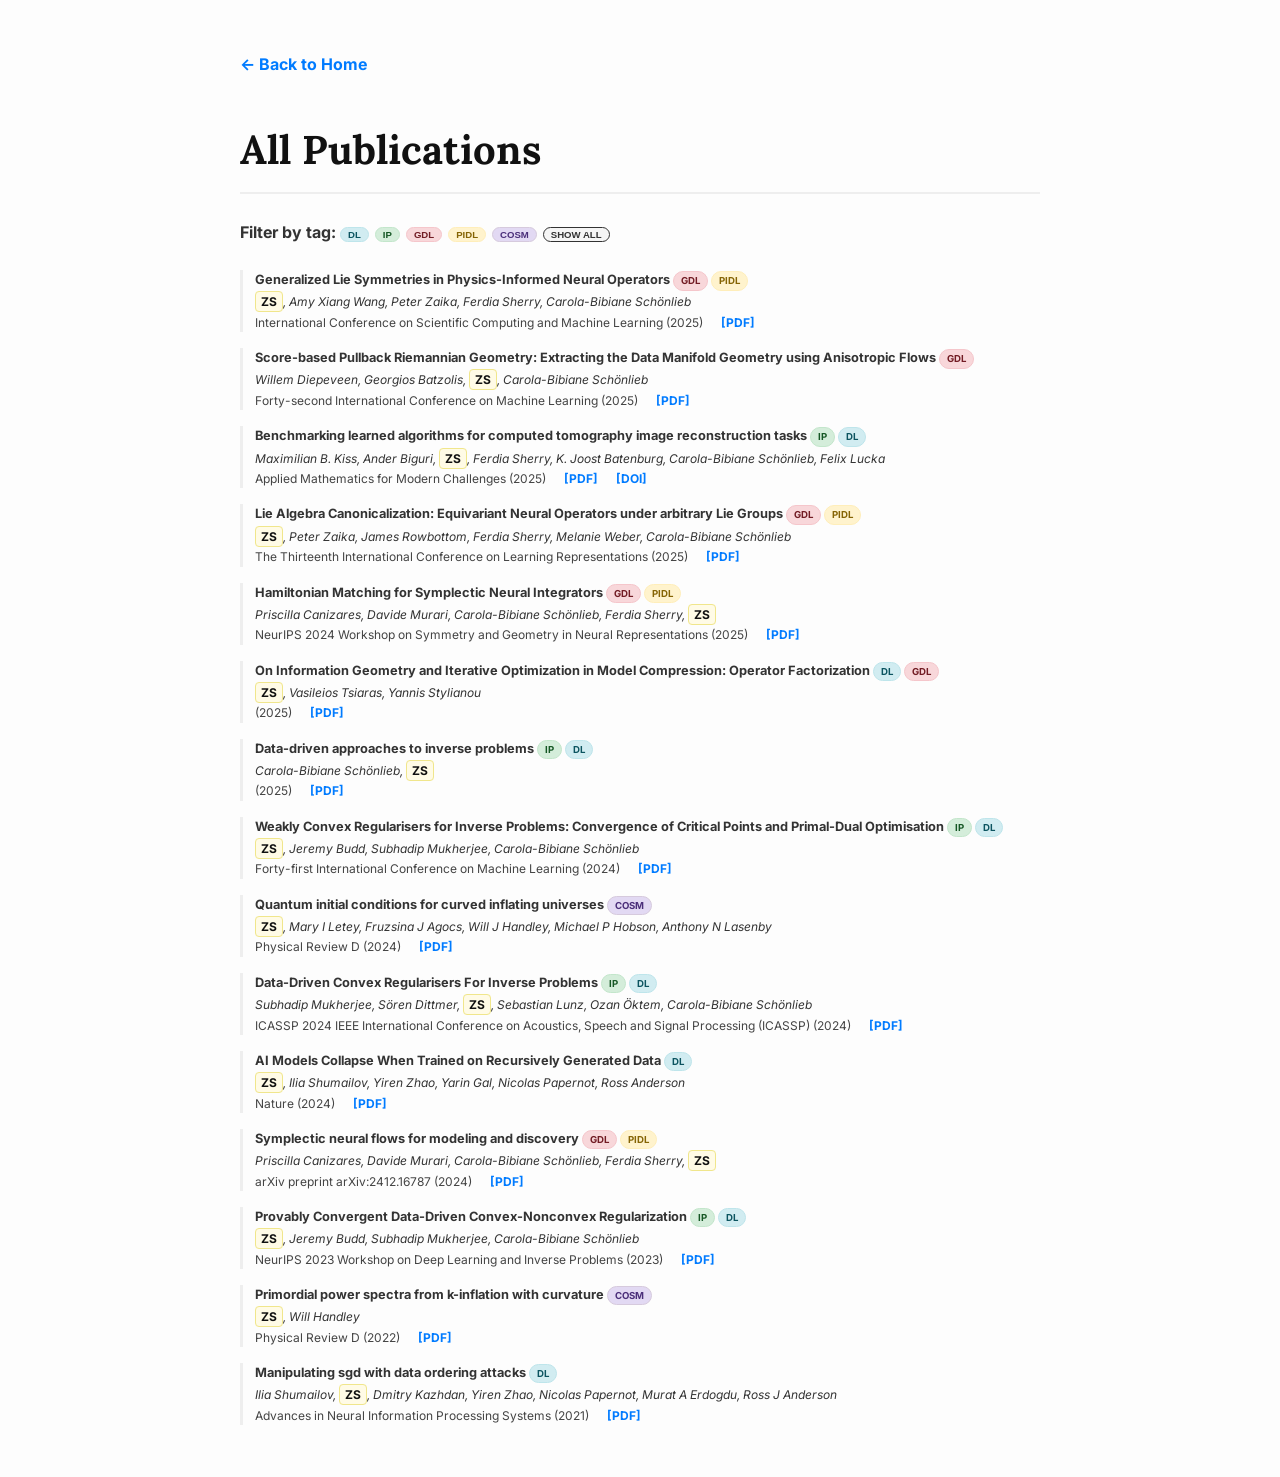
==== publications.html @ 23240714 "Add files via upload" ====
<!DOCTYPE html>
<html lang="en">
<head>
    <meta charset="UTF-8">
    <meta name="viewport" content="width=device-width, initial-scale=1.0">
    <meta name="description" content="A complete list of all publications, articles, and preprints by Zakhar Shumaylov, categorized by research area.">
    <title>All Publications - Zakhar Shumaylov</title>
    <link rel="stylesheet" href="https://cdnjs.cloudflare.com/ajax/libs/font-awesome/6.5.1/css/all.min.css">
    <link href="https://fonts.googleapis.com/css2?family=Inter:wght@400;700&family=Lora:ital,wght@0,400;0,700;1,400&display=swap" rel="stylesheet">

    <style>
        .tag-all {
            background-color: #f5f5f5;
            color: #333;
            border-color: #ccc;
        }
        /* --- Basic Setup --- */
        body {
            font-family: 'Inter', sans-serif;
            line-height: 1.6; /* Slightly reduced line-height */
            color: #333;
            background-color: #fdfdfd;
            margin: 0;
            padding: 20px;
        }
        .container {
            max-width: 800px;
            margin: 2rem auto;
            padding: 0 1rem;
        }

        /* --- Typography & Links --- */
        h1 {
            font-family: 'Lora', serif;
            color: #111;
            border-bottom: 2px solid #eee;
            padding-bottom: 10px;
            margin-top: 2.5rem;
            font-size: 2.5rem;
        }
        a {
            color: #007bff;
            text-decoration: none;
            transition: color 0.2s;
        }
        a:hover {
            color: #0056b3;
        }
        .back-link {
            display: block;
            margin-bottom: 2rem;
            font-weight: bold;
        }

        /* --- Publications Section (Even More Compact Layout) --- */
        .publication {
            margin-bottom: 1rem;
            padding-left: 12px;
            border-left: 3px solid #eee;
            font-size: 0.8rem;
        }
        .pub-title {
            font-weight: bold;
            font-size: 0.8rem;
            margin-bottom: 0.1rem;
        }
        .pub-authors {
            font-style: italic;
            color: #333;
            margin-bottom: 0.1rem;
            font-size: 0.75rem;
        }
        .pub-venue-links {
            display: flex;
            align-items: center;
            gap: 8px;
            margin-bottom: 0.1rem;
        }
        .pub-venue {
            color: #444;
            font-size: 0.75rem;
        }
        .pub-link {
            margin-left: 10px;
            font-size: 0.75rem;
            font-weight: bold;
            text-transform: uppercase;
        }
        .pub-tag {
            display: inline-block;
            padding: 1px 7px;
            font-size: 0.6rem;
            font-weight: bold;
            border-radius: 10px;
            text-transform: uppercase;
            border: 1px solid;
        }
        .tag-dl { background-color: #d1ecf1; color: #0c5460; border-color: #bee5eb; }
        .tag-ip { background-color: #d4edda; color: #155724; border-color: #c3e6cb; }
        .tag-gdl { background-color: #f8d7da; color: #721c24; border-color: #f5c6cb; }
        .tag-pidl { background-color: #fff3cd; color: #856404; border-color: #ffeeba; }
        .tag-cosm { background-color: #e2d9f3; color: #4b2f7a; border-color: #d6cadd; }
        .tag-opt { background-color: #fce4d6; color: #8c4c23; border-color: #f8d4be; }

        /* Added for name highlight */
        .author-highlight {
            font-weight: 700;
            font-style: normal;
            background-color: #fffbe6;
            padding: 2px 5px;
            border-radius: 4px;
            border: 1px solid #f0e68c;
            color: #111;
        }
    </style>
</head>
<body>

    <div class="container">
        <a href="./index.html" class="back-link">&larr; Back to Home</a>
        <h1>All Publications</h1>
        <div id="tag-filter" style="margin-bottom:1.5rem;"></div>
        <div id="publications-list">
            <p>Loading publications...</p>
        </div>
    </div>

    <script>
        document.addEventListener('DOMContentLoaded', () => {
            fetch('publications.bib')
                .then(response => response.text())
                .then(bibtex => {
                    const publications = parseBibtex(bibtex);
                    setupTagFilter(publications);
                    renderPublications(publications);
                })
                .catch(error => {
                    console.error('Error fetching or parsing bib file:', error);
                    document.getElementById('publications-list').innerHTML = '<p>Could not load publications.</p>';
                });
        });
        let currentTag = null;

        function setupTagFilter(publications) {
            const tagSet = new Set();
            publications.forEach(pub => {
                if (pub.keywords) {
                    pub.keywords.split(',').forEach(tag => {
                        tagSet.add(tag.trim().toUpperCase());
                    });
                }
            });
            const allowedTags = ['DL', 'IP', 'GDL', 'PIDL', 'COSM', 'OPT'];
            const tagFilterDiv = document.getElementById('tag-filter');
            tagFilterDiv.innerHTML = '<strong>Filter by tag:</strong> ';
            allowedTags.forEach(tag => {
                if (tagSet.has(tag)) {
                    tagFilterDiv.innerHTML += `<button class="pub-tag tag-${tag.toLowerCase()}" style="cursor:pointer;margin-right:6px;margin-bottom:4px;" onclick="filterByTag('${tag}')">${tag}</button>`;
                }
            });
            tagFilterDiv.innerHTML += `<button class="pub-tag tag-all" style="cursor:pointer;margin-right:6px;margin-bottom:4px;" onclick="filterByTag(null)">Show All</button>`;
        }

        function filterByTag(tag) {
            currentTag = tag;
            fetch('publications.bib')
                .then(response => response.text())
                .then(bibtex => {
                    const publications = parseBibtex(bibtex);
                    renderPublications(publications);
                });
        }

        function renderPublications(publications) {
            const pubList = document.getElementById('publications-list');
            pubList.innerHTML = '';
            publications.sort((a, b) => b.year - a.year);
            const allowedTags = new Set(['DL', 'IP', 'GDL', 'PIDL', 'COSM', 'OPT']);
            let filtered = publications;
            if (currentTag) {
                filtered = publications.filter(pub => pub.keywords && pub.keywords.split(',').map(t => t.trim().toUpperCase()).includes(currentTag));
            }
            filtered.forEach(pub => {
                const pubDiv = document.createElement('div');
                pubDiv.className = 'publication';
                // Title + tags line
                let titleHTML = `<div class="pub-title">${pub.title}`;
                if (pub.keywords) {
                    const tags = pub.keywords.split(',').map(tag => tag.trim().toUpperCase());
                    tags.forEach(tag => {
                        if (allowedTags.has(tag)) {
                            titleHTML += ` <span class="pub-tag tag-${tag.toLowerCase()}">${tag}</span>`;
                        }
                    });
                }
                titleHTML += '</div>';
                // Authors line
                const nameRegex = /\\textbf{Zakhar,?\s*Shumaylov}|Zakhar,?\s*Shumaylov/gi;
                const highlightedName = '<span class="author-highlight">ZS</span>';
                let authorsString = pub.author.replace(/ and /g, ', ').replace(nameRegex, highlightedName);
                let authorsHTML = `<div class="pub-authors">${authorsString}</div>`;
                // Venue + links line
                let venue = pub.journal || pub.booktitle || '';
                let venueLinksHTML = `<div class="pub-venue-links"><span class="pub-venue">${venue} (${pub.year})</span>`;
                if (pub.url) {
                    venueLinksHTML += ` <a href="${pub.url}" target="_blank" class="pub-link">[PDF]</a>`;
                }
                if (pub.doi) {
                    venueLinksHTML += ` <a href="https://doi.org/${pub.doi}" target="_blank" class="pub-link">[DOI]</a>`;
                }
                venueLinksHTML += '</div>';
                pubDiv.innerHTML = titleHTML + authorsHTML + venueLinksHTML;
                pubList.appendChild(pubDiv);
            });
        }

        function parseBibtex(bibtex) {
            const entries = [];
            const items = bibtex.split(/@\w+\{/);
            for (let i = 1; i < items.length; i++) {
                const item = items[i];
                const entry = {};
                const lines = item.split('\n');
                for (let j = 1; j < lines.length; j++) {
                    const line = lines[j].trim();
                    if (line.includes('=')) {
                        const parts = line.split('=');
                        const key = parts[0].trim().toLowerCase();
                        
                        // --- Improved Value Parsing Logic ---
                        let value = parts.slice(1).join('=').trim();
                        // Remove a potential trailing comma, and trim again.
                        if (value.endsWith(',')) {
                            value = value.slice(0, -1).trim();
                        }
                        // Remove braces or quotes if they are the bookends
                        if ((value.startsWith('{') && value.endsWith('}')) || (value.startsWith('"') && value.endsWith('"'))) {
                            value = value.slice(1, -1);
                        }
                        entry[key] = value.trim();
                    }
                }
                if (entry.title && entry.author && entry.year) {
                    entries.push(entry);
                }
            }
            return entries;
        }
    </script>

</body>
</html>
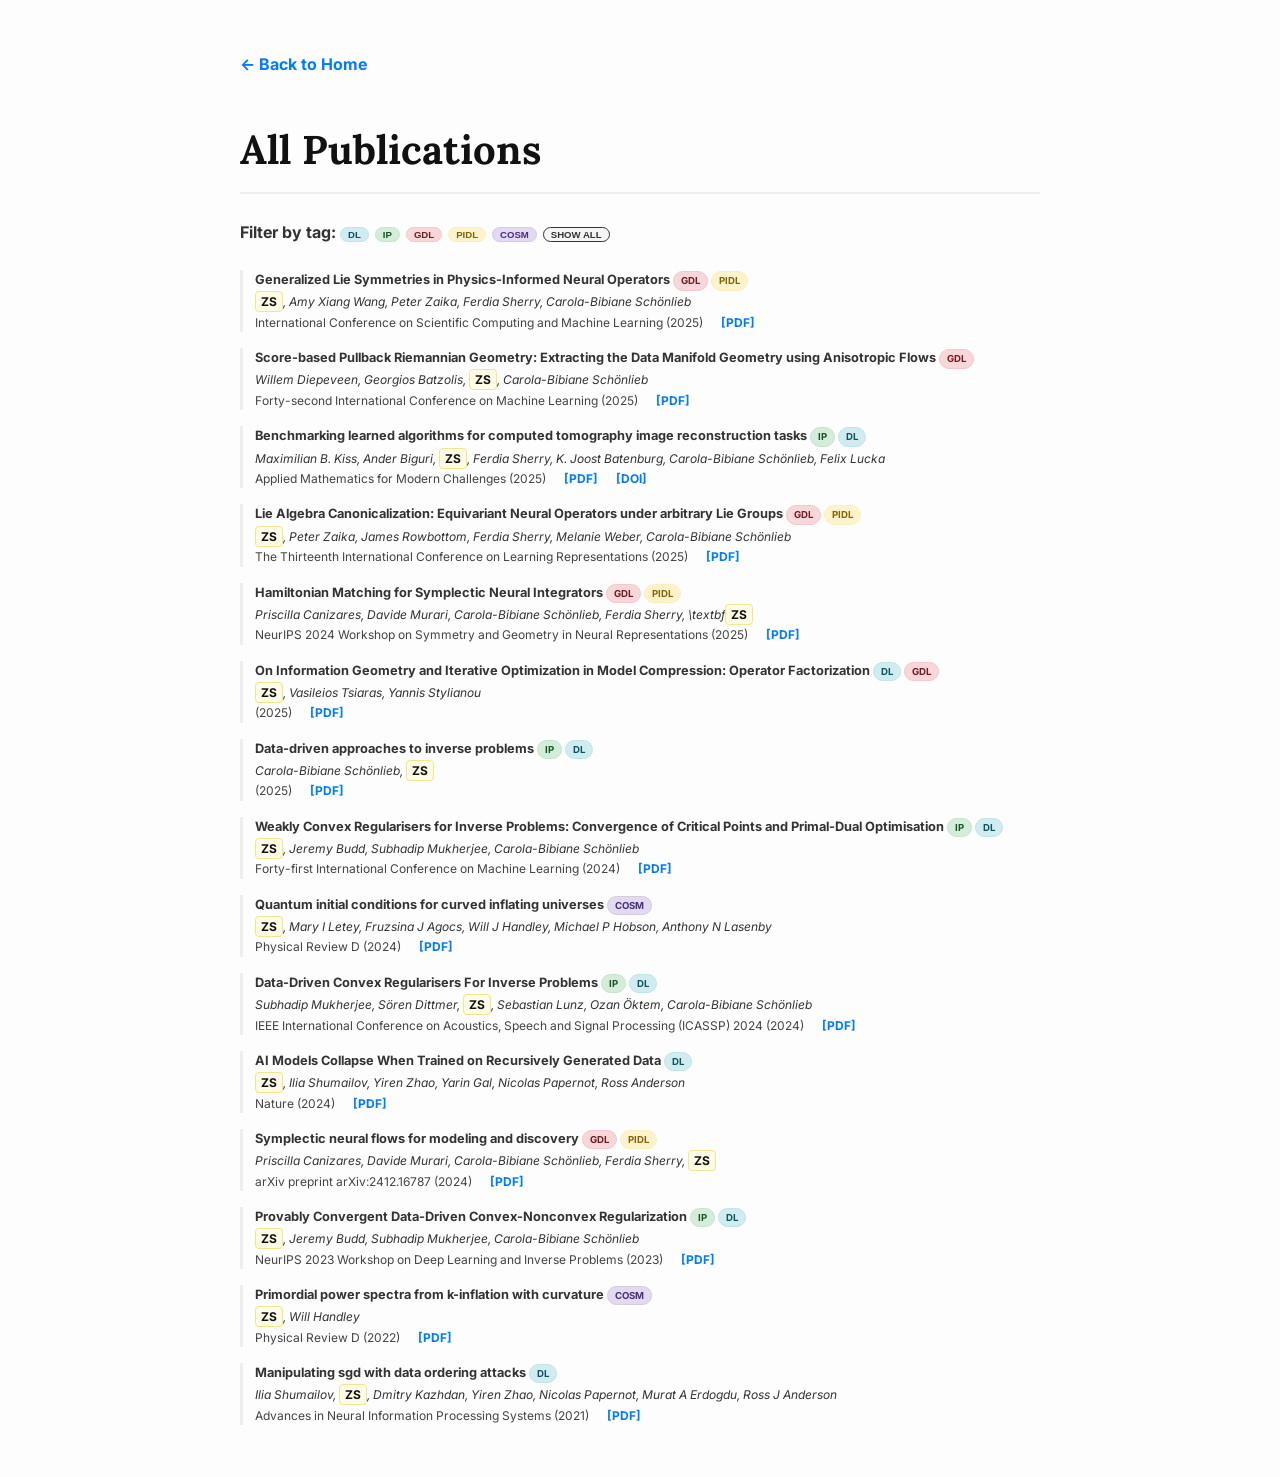
==== commit 370860f5: "News section" ====
--- a/publications.html
+++ b/publications.html
@@ -195,7 +195,7 @@
                 }
                 titleHTML += '</div>';
                 // Authors line
-                const nameRegex = /\\textbf{Zakhar,?\s*Shumaylov}|Zakhar,?\s*Shumaylov/gi;
+                const nameRegex = /({)?Zakhar,?\s*Shumaylov(})?/gi;
                 const highlightedName = '<span class="author-highlight">ZS</span>';
                 let authorsString = pub.author.replace(/ and /g, ', ').replace(nameRegex, highlightedName);
                 let authorsHTML = `<div class="pub-authors">${authorsString}</div>`;
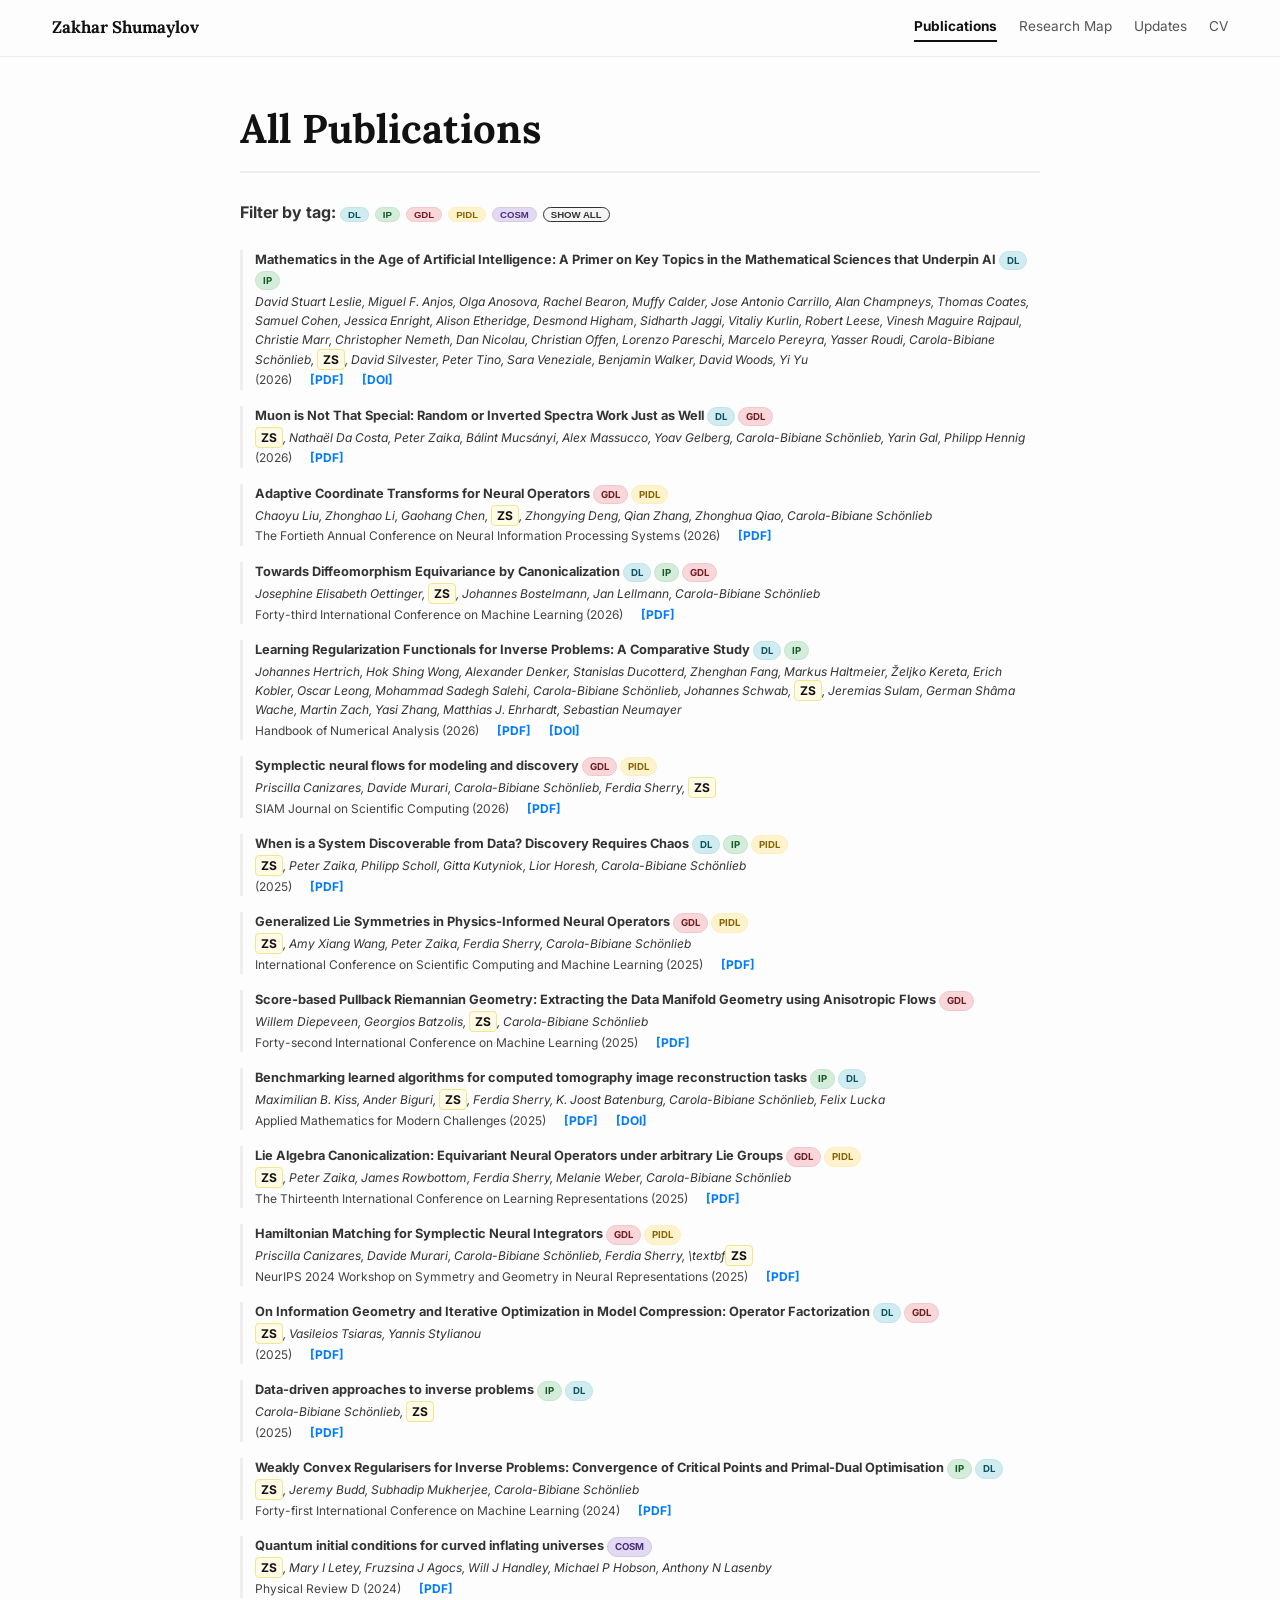
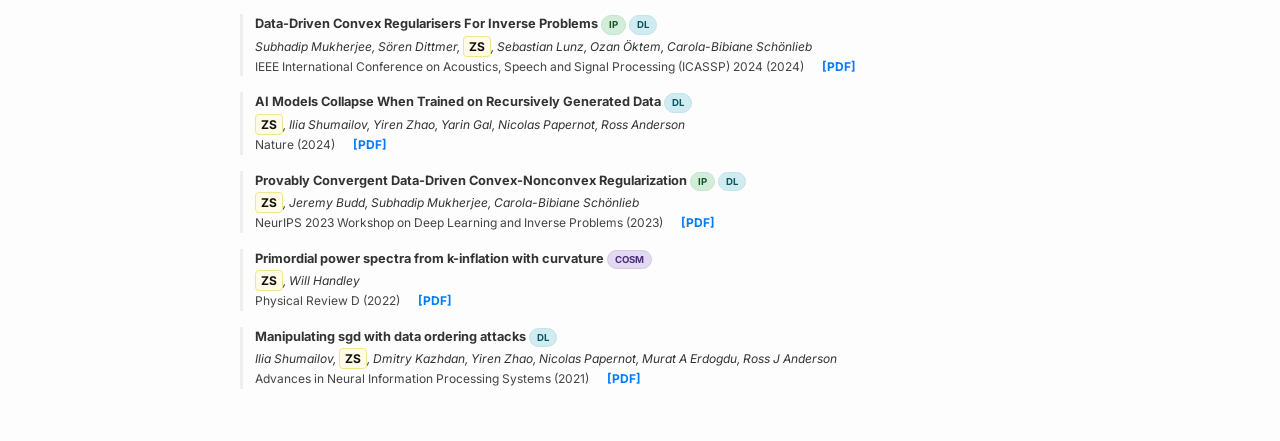
==== commit fa30cdab: "Add top navigation bar and separate Research Map and Updates pages - Top bar on every page: Publicat" ====
--- a/publications.html
+++ b/publications.html
@@ -7,6 +7,7 @@
     <title>All Publications - Zakhar Shumaylov</title>
     <link rel="stylesheet" href="https://cdnjs.cloudflare.com/ajax/libs/font-awesome/6.5.1/css/all.min.css">
     <link href="https://fonts.googleapis.com/css2?family=Inter:wght@400;700&family=Lora:ital,wght@0,400;0,700;1,400&display=swap" rel="stylesheet">
+    <link rel="stylesheet" href="assets/site-nav.css">
 
     <style>
         .tag-all {
@@ -45,11 +46,6 @@
         }
         a:hover {
             color: #0056b3;
-        }
-        .back-link {
-            display: block;
-            margin-bottom: 2rem;
-            font-weight: bold;
         }
 
         /* --- Publications Section (Even More Compact Layout) --- */
@@ -115,9 +111,19 @@
     </style>
 </head>
 <body>
+    <nav class="site-nav">
+        <div class="site-nav-inner">
+            <a href="./index.html" class="site-nav-name">Zakhar Shumaylov</a>
+            <div class="site-nav-links">
+                <a href="./publications.html" aria-current="page">Publications</a>
+                <a href="./research.html">Research Map</a>
+                <a href="./news.html">Updates</a>
+                <a href="./resume.pdf" target="_blank">CV</a>
+            </div>
+        </div>
+    </nav>
 
     <div class="container">
-        <a href="./index.html" class="back-link">&larr; Back to Home</a>
         <h1>All Publications</h1>
         <div id="tag-filter" style="margin-bottom:1.5rem;"></div>
         <div id="publications-list">
--- a/assets/site-nav.css
+++ b/assets/site-nav.css
@@ -0,0 +1,54 @@
+/* --- Top navigation bar, shared by all pages --- */
+.site-nav {
+    border-bottom: 1px solid #eee;
+    margin: -20px -20px 0;
+    padding: 0 20px;
+    background-color: #fdfdfd;
+}
+.site-nav-inner {
+    max-width: 1250px;
+    margin: 0 auto;
+    padding: 14px 2rem;
+    display: flex;
+    flex-wrap: wrap;
+    align-items: center;
+    justify-content: space-between;
+    gap: 8px 24px;
+}
+.site-nav-name {
+    font-family: 'Lora', serif;
+    font-weight: 700;
+    font-size: 1.05rem;
+    color: #111;
+}
+.site-nav-name:hover {
+    color: #111;
+}
+.site-nav-links {
+    display: flex;
+    flex-wrap: wrap;
+    gap: 6px 22px;
+    font-size: 0.85rem;
+}
+.site-nav-links a {
+    color: #555;
+    padding: 2px 0;
+    border-bottom: 2px solid transparent;
+}
+.site-nav-links a:hover {
+    color: #007bff;
+}
+.site-nav-links a[aria-current="page"] {
+    color: #111;
+    font-weight: 700;
+    border-bottom-color: #111;
+}
+@media (max-width: 1000px) {
+    .site-nav {
+        margin: -12px -12px 0;
+        padding: 0 12px;
+    }
+    .site-nav-inner {
+        padding: 12px 0.5rem;
+    }
+}
